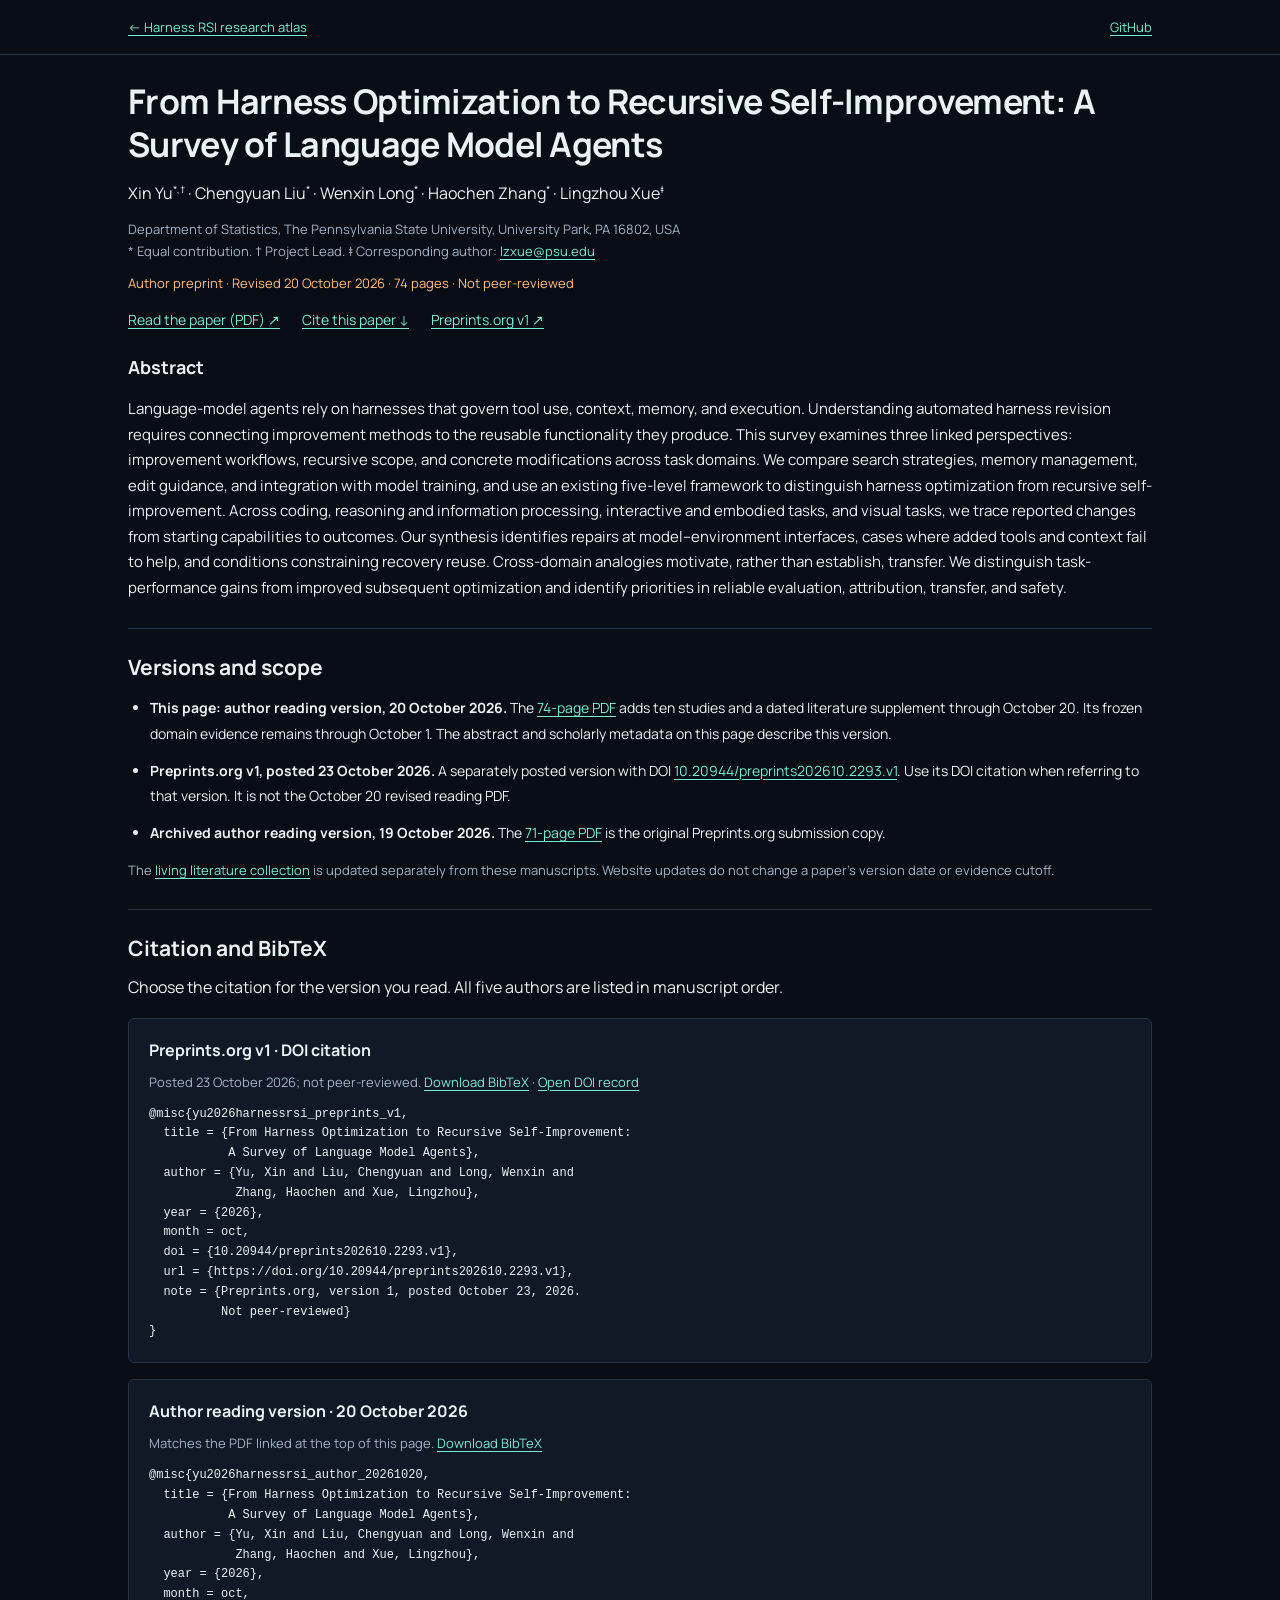
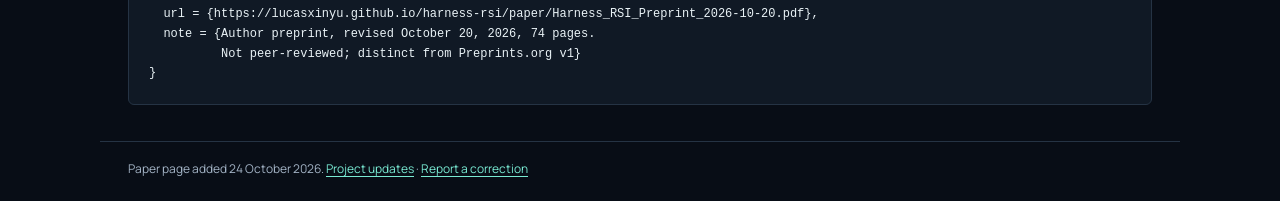
==== docs/paper/index.html @ 2c1169f9 "Add scholarly landing page and versioned BibTeX" ====
<!doctype html>
<html lang="en">
<head>
  <meta charset="utf-8">
  <meta name="viewport" content="width=device-width, initial-scale=1">
  <title>From Harness Optimization to Recursive Self-Improvement: A Survey of Language Model Agents</title>
  <meta name="description" content="Full abstract, authors, PDF, version history and BibTeX for the Harness RSI survey of language model agents.">
  <link rel="canonical" href="https://lucasxinyu.github.io/harness-rsi/paper/">
  <!-- These fields describe the October 20 author reading version, not Preprints.org v1. -->
  <meta name="citation_title" content="From Harness Optimization to Recursive Self-Improvement: A Survey of Language Model Agents">
  <meta name="citation_author" content="Xin Yu">
  <meta name="citation_author" content="Chengyuan Liu">
  <meta name="citation_author" content="Wenxin Long">
  <meta name="citation_author" content="Haochen Zhang">
  <meta name="citation_author" content="Lingzhou Xue">
  <meta name="citation_publication_date" content="2026/10/20">
  <meta name="citation_pdf_url" content="https://lucasxinyu.github.io/harness-rsi/paper/Harness_RSI_Preprint_2026-10-20.pdf">
  <meta name="citation_abstract_html_url" content="https://lucasxinyu.github.io/harness-rsi/paper/">
  <meta name="citation_language" content="en">
  <meta property="og:type" content="article">
  <meta property="og:url" content="https://lucasxinyu.github.io/harness-rsi/paper/">
  <meta property="og:title" content="From Harness Optimization to Recursive Self-Improvement: A Survey of Language Model Agents">
  <meta property="og:description" content="Read the full abstract and author preprint, inspect versions, and download BibTeX. By Xin Yu, Chengyuan Liu, Wenxin Long, Haochen Zhang and Lingzhou Xue.">
  <meta name="theme-color" content="#080d16">
  <link rel="icon" href="../assets/favicon.svg" type="image/svg+xml">
  <style>
    @font-face{font-family:Manrope;src:url('../assets/fonts/Manrope-Variable.ttf') format('truetype');font-weight:200 800;font-display:swap}
    :root{color-scheme:dark;font-family:Manrope,Arial,sans-serif;color:#e9f2f6;background:#080d16}
    *{box-sizing:border-box}body{margin:0}a{color:#79ead3;text-underline-offset:3px}a:hover{color:#b3fff0}a:focus-visible{outline:2px solid #79ead3;outline-offset:5px}
    .wrap{max-width:1080px;margin:auto;padding:0 28px}header{border-bottom:1px solid #253344}nav{display:flex;justify-content:space-between;gap:20px;padding-top:18px!important;padding-bottom:18px!important;font-size:13px}
    main{padding-top:25px!important;padding-bottom:36px!important}h1{font-size:clamp(24px,3vw,34px);line-height:1.25;letter-spacing:-.7px;margin:0 0 14px}h2{font-size:21px;margin:0 0 12px}h3{font-size:16px;margin:0 0 10px}p{line-height:1.7;margin:10px 0}.authors{font-size:16px;line-height:1.8}.muted,.roles{color:#a3b3c5;font-size:13px}.roles{margin:5px 0}.status{font-size:13px;color:#ffc080}
    .actions{display:flex;flex-wrap:wrap;gap:10px 22px;margin:16px 0 22px;font-size:14px}.abstract{font-size:15px;line-height:1.85}.abstract h2{font-size:18px}.section{margin-top:28px;padding-top:24px;border-top:1px solid #253344}.versions{padding-left:22px;font-size:14px;line-height:1.8}.versions li{margin:12px 0}.citation{padding:20px;background:#101925;border:1px solid #253344;border-radius:6px;margin-top:16px}.citation p{font-size:13px;color:#a3b3c5}pre{white-space:pre-wrap;overflow-wrap:anywhere;font-size:12px;line-height:1.65;margin-bottom:0}code{font-family:ui-monospace,SFMono-Regular,Consolas,monospace}footer{border-top:1px solid #253344;padding-top:18px!important;padding-bottom:24px!important;font-size:12px;color:#a3b3c5}sup{font-size:10px}
    @media(max-width:600px){.wrap{padding-left:20px;padding-right:20px}main{padding-top:22px!important}.authors{font-size:14px}.abstract{font-size:14px}.citation{padding:14px}nav{font-size:12px}.actions{gap:12px 18px}}
    @media print{:root{color:#111;background:white}a{color:#111}.citation{background:white;border-color:#aaa}.muted,.roles,.citation p,footer,.status{color:#333}nav{display:none}.wrap{max-width:none}}
  </style>
</head>
<body>
  <header><nav class="wrap" aria-label="Project navigation"><a href="../">← Harness RSI research atlas</a><a href="https://github.com/LucasXinYu/harness-rsi">GitHub</a></nav></header>
  <main class="wrap">
    <article aria-labelledby="paper-title">
      <h1 id="paper-title">From Harness Optimization to Recursive Self-Improvement: A Survey of Language Model Agents</h1>
      <p class="authors">Xin Yu<sup>*,†</sup> · Chengyuan Liu<sup>*</sup> · Wenxin Long<sup>*</sup> · Haochen Zhang<sup>*</sup> · Lingzhou Xue<sup>‡</sup></p>
      <p class="roles">Department of Statistics, The Pennsylvania State University, University Park, PA 16802, USA<br>* Equal contribution. † Project Lead. ‡ Corresponding author: <a href="mailto:lzxue@psu.edu">lzxue@psu.edu</a></p>
      <p class="status">Author preprint · Revised <time datetime="2026-10-20">20 October 2026</time> · 74 pages · Not peer-reviewed</p>
      <div class="actions"><a href="Harness_RSI_Preprint_2026-10-20.pdf">Read the paper (PDF) ↗</a><a href="#cite">Cite this paper ↓</a><a href="https://doi.org/10.20944/preprints202610.2293.v1">Preprints.org v1 ↗</a></div>
      <section class="abstract" aria-labelledby="abstract-title">
        <h2 id="abstract-title">Abstract</h2>
        <p>Language-model agents rely on harnesses that govern tool use, context, memory, and execution. Understanding automated harness revision requires connecting improvement methods to the reusable functionality they produce. This survey examines three linked perspectives: improvement workflows, recursive scope, and concrete modifications across task domains. We compare search strategies, memory management, edit guidance, and integration with model training, and use an existing five-level framework to distinguish harness optimization from recursive self-improvement. Across coding, reasoning and information processing, interactive and embodied tasks, and visual tasks, we trace reported changes from starting capabilities to outcomes. Our synthesis identifies repairs at model–environment interfaces, cases where added tools and context fail to help, and conditions constraining recovery reuse. Cross-domain analogies motivate, rather than establish, transfer. We distinguish task-performance gains from improved subsequent optimization and identify priorities in reliable evaluation, attribution, transfer, and safety.</p>
      </section>
      <section class="section" aria-labelledby="versions-title">
        <h2 id="versions-title">Versions and scope</h2>
        <ul class="versions">
          <li><strong>This page: author reading version, 20 October 2026.</strong> The <a href="Harness_RSI_Preprint_2026-10-20.pdf">74-page PDF</a> adds ten studies and a dated literature supplement through October 20. Its frozen domain evidence remains through October 1. The abstract and scholarly metadata on this page describe this version.</li>
          <li><strong>Preprints.org v1, posted 23 October 2026.</strong> A separately posted version with DOI <a href="https://doi.org/10.20944/preprints202610.2293.v1">10.20944/preprints202610.2293.v1</a>. Use its DOI citation when referring to that version. It is not the October 20 revised reading PDF.</li>
          <li><strong>Archived author reading version, 19 October 2026.</strong> The <a href="Harness_RSI_Preprint_2026-10-19.pdf">71-page PDF</a> is the original Preprints.org submission copy.</li>
        </ul>
        <p class="muted">The <a href="../#activity">living literature collection</a> is updated separately from these manuscripts. Website updates do not change a paper’s version date or evidence cutoff.</p>
      </section>
      <section id="cite" class="section" aria-labelledby="cite-title">
        <h2 id="cite-title">Citation and BibTeX</h2>
        <p>Choose the citation for the version you read. All five authors are listed in manuscript order.</p>
        <div class="citation">
          <h3>Preprints.org v1 · DOI citation</h3>
          <p>Posted 23 October 2026; not peer-reviewed. <a href="preprints-v1.bib" download>Download BibTeX</a> · <a href="https://doi.org/10.20944/preprints202610.2293.v1">Open DOI record</a></p>
          <pre><code>@misc{yu2026harnessrsi_preprints_v1,
  title = {From Harness Optimization to Recursive Self-Improvement:
           A Survey of Language Model Agents},
  author = {Yu, Xin and Liu, Chengyuan and Long, Wenxin and
            Zhang, Haochen and Xue, Lingzhou},
  year = {2026},
  month = oct,
  doi = {10.20944/preprints202610.2293.v1},
  url = {https://doi.org/10.20944/preprints202610.2293.v1},
  note = {Preprints.org, version 1, posted October 23, 2026.
          Not peer-reviewed}
}</code></pre>
        </div>
        <div class="citation">
          <h3>Author reading version · 20 October 2026</h3>
          <p>Matches the PDF linked at the top of this page. <a href="citation.bib" download>Download BibTeX</a></p>
          <pre><code>@misc{yu2026harnessrsi_author_20261020,
  title = {From Harness Optimization to Recursive Self-Improvement:
           A Survey of Language Model Agents},
  author = {Yu, Xin and Liu, Chengyuan and Long, Wenxin and
            Zhang, Haochen and Xue, Lingzhou},
  year = {2026},
  month = oct,
  url = {https://lucasxinyu.github.io/harness-rsi/paper/Harness_RSI_Preprint_2026-10-20.pdf},
  note = {Author preprint, revised October 20, 2026, 74 pages.
          Not peer-reviewed; distinct from Preprints.org v1}
}</code></pre>
        </div>
      </section>
    </article>
  </main>
  <footer class="wrap">Paper page added <time datetime="2026-10-24">24 October 2026</time>. <a href="../#maintenance">Project updates</a> · <a href="https://github.com/LucasXinYu/harness-rsi/issues/new?template=evidence.yml">Report a correction</a></footer>
</body>
</html>
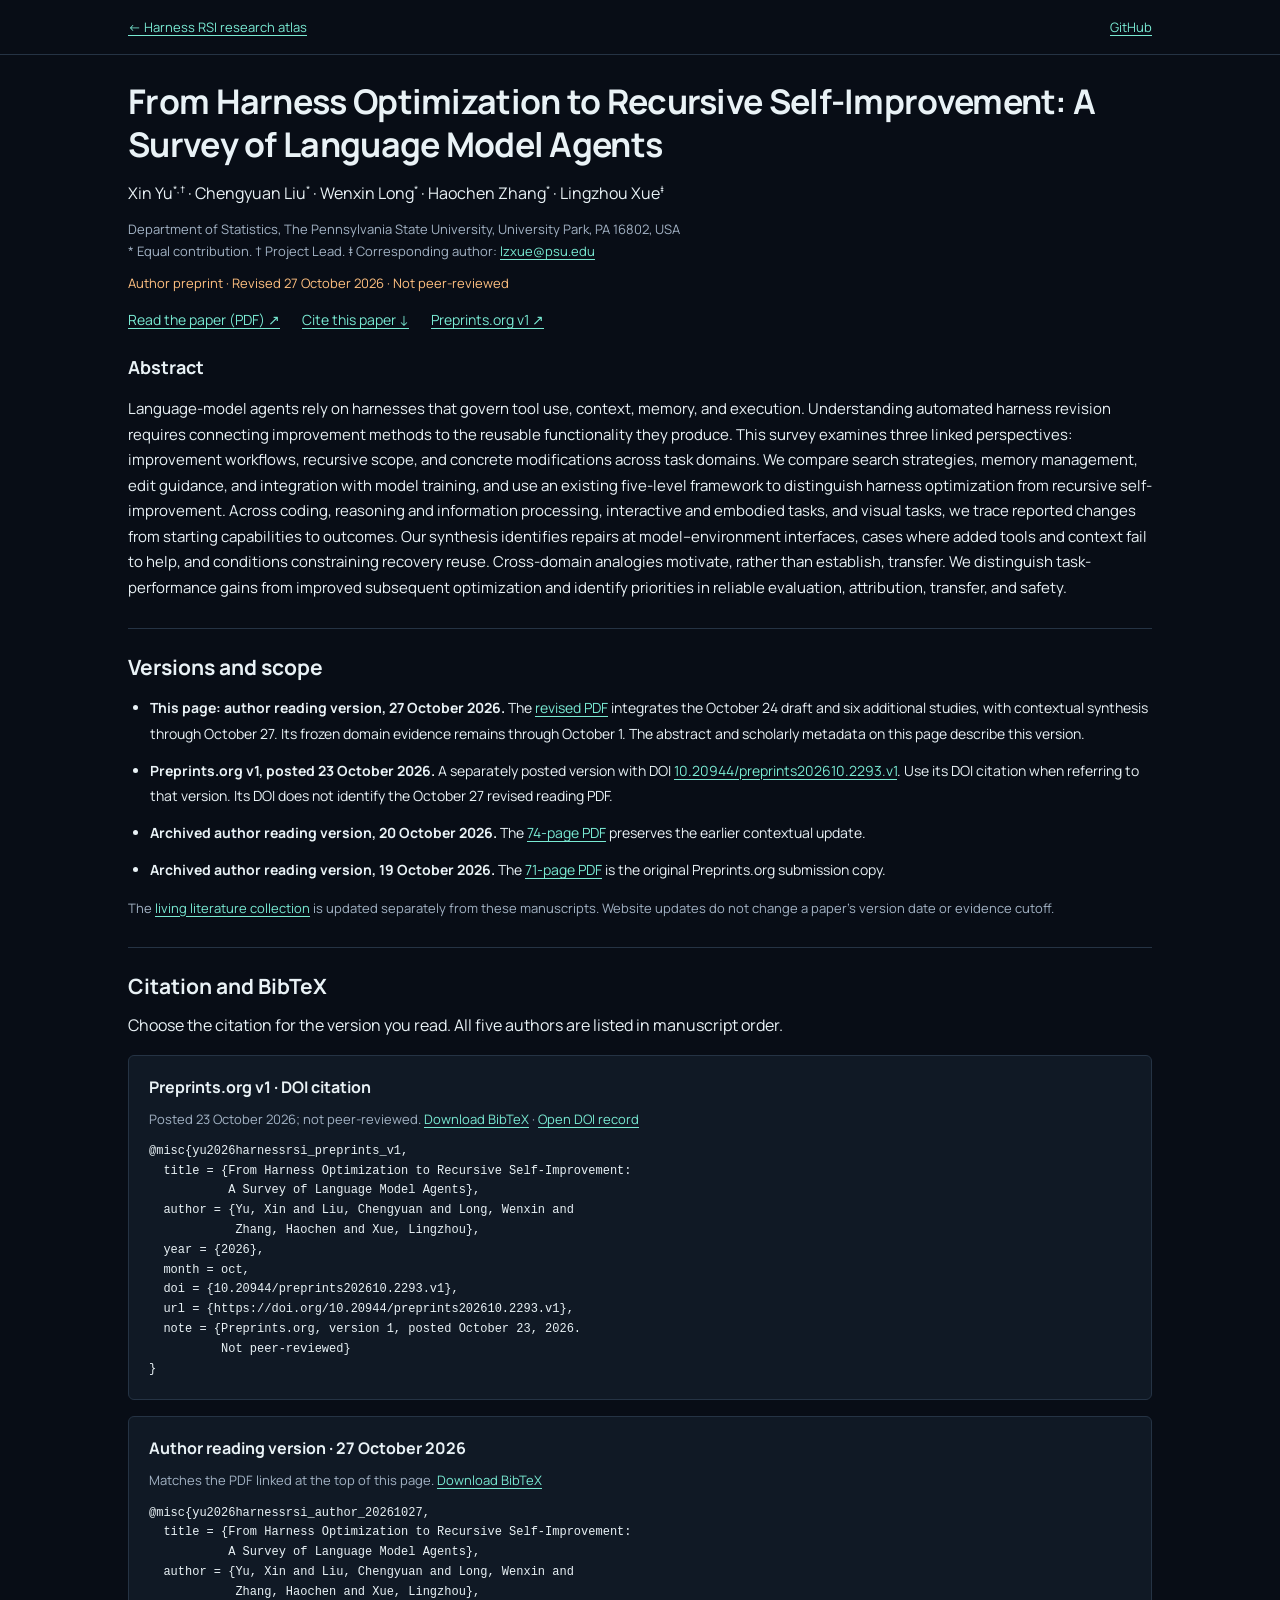
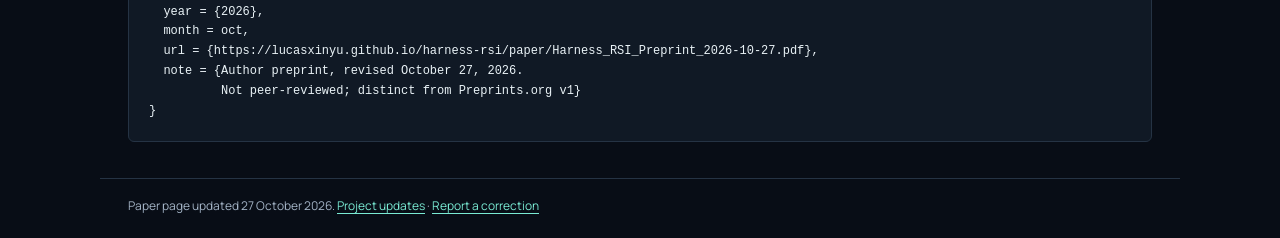
==== commit 797ee3c4: "Publish October 27 reading PDF and citation metadata" ====
--- a/docs/paper/index.html
+++ b/docs/paper/index.html
@@ -6,15 +6,15 @@
   <title>From Harness Optimization to Recursive Self-Improvement: A Survey of Language Model Agents</title>
   <meta name="description" content="Full abstract, authors, PDF, version history and BibTeX for the Harness RSI survey of language model agents.">
   <link rel="canonical" href="https://lucasxinyu.github.io/harness-rsi/paper/">
-  <!-- These fields describe the October 20 author reading version, not Preprints.org v1. -->
+  <!-- These fields describe the October 27 author reading version, not Preprints.org v1. -->
   <meta name="citation_title" content="From Harness Optimization to Recursive Self-Improvement: A Survey of Language Model Agents">
   <meta name="citation_author" content="Xin Yu">
   <meta name="citation_author" content="Chengyuan Liu">
   <meta name="citation_author" content="Wenxin Long">
   <meta name="citation_author" content="Haochen Zhang">
   <meta name="citation_author" content="Lingzhou Xue">
-  <meta name="citation_publication_date" content="2026/10/20">
-  <meta name="citation_pdf_url" content="https://lucasxinyu.github.io/harness-rsi/paper/Harness_RSI_Preprint_2026-10-20.pdf">
+  <meta name="citation_publication_date" content="2026/10/27">
+  <meta name="citation_pdf_url" content="https://lucasxinyu.github.io/harness-rsi/paper/Harness_RSI_Preprint_2026-10-27.pdf">
   <meta name="citation_abstract_html_url" content="https://lucasxinyu.github.io/harness-rsi/paper/">
   <meta name="citation_language" content="en">
   <meta property="og:type" content="article">
@@ -41,8 +41,8 @@
       <h1 id="paper-title">From Harness Optimization to Recursive Self-Improvement: A Survey of Language Model Agents</h1>
       <p class="authors">Xin Yu<sup>*,†</sup> · Chengyuan Liu<sup>*</sup> · Wenxin Long<sup>*</sup> · Haochen Zhang<sup>*</sup> · Lingzhou Xue<sup>‡</sup></p>
       <p class="roles">Department of Statistics, The Pennsylvania State University, University Park, PA 16802, USA<br>* Equal contribution. † Project Lead. ‡ Corresponding author: <a href="mailto:lzxue@psu.edu">lzxue@psu.edu</a></p>
-      <p class="status">Author preprint · Revised <time datetime="2026-10-20">20 October 2026</time> · 74 pages · Not peer-reviewed</p>
-      <div class="actions"><a href="Harness_RSI_Preprint_2026-10-20.pdf">Read the paper (PDF) ↗</a><a href="#cite">Cite this paper ↓</a><a href="https://doi.org/10.20944/preprints202610.2293.v1">Preprints.org v1 ↗</a></div>
+      <p class="status">Author preprint · Revised <time datetime="2026-10-27">27 October 2026</time> · Not peer-reviewed</p>
+      <div class="actions"><a href="Harness_RSI_Preprint_2026-10-27.pdf">Read the paper (PDF) ↗</a><a href="#cite">Cite this paper ↓</a><a href="https://doi.org/10.20944/preprints202610.2293.v1">Preprints.org v1 ↗</a></div>
       <section class="abstract" aria-labelledby="abstract-title">
         <h2 id="abstract-title">Abstract</h2>
         <p>Language-model agents rely on harnesses that govern tool use, context, memory, and execution. Understanding automated harness revision requires connecting improvement methods to the reusable functionality they produce. This survey examines three linked perspectives: improvement workflows, recursive scope, and concrete modifications across task domains. We compare search strategies, memory management, edit guidance, and integration with model training, and use an existing five-level framework to distinguish harness optimization from recursive self-improvement. Across coding, reasoning and information processing, interactive and embodied tasks, and visual tasks, we trace reported changes from starting capabilities to outcomes. Our synthesis identifies repairs at model–environment interfaces, cases where added tools and context fail to help, and conditions constraining recovery reuse. Cross-domain analogies motivate, rather than establish, transfer. We distinguish task-performance gains from improved subsequent optimization and identify priorities in reliable evaluation, attribution, transfer, and safety.</p>
@@ -50,8 +50,9 @@
       <section class="section" aria-labelledby="versions-title">
         <h2 id="versions-title">Versions and scope</h2>
         <ul class="versions">
-          <li><strong>This page: author reading version, 20 October 2026.</strong> The <a href="Harness_RSI_Preprint_2026-10-20.pdf">74-page PDF</a> adds ten studies and a dated literature supplement through October 20. Its frozen domain evidence remains through October 1. The abstract and scholarly metadata on this page describe this version.</li>
-          <li><strong>Preprints.org v1, posted 23 October 2026.</strong> A separately posted version with DOI <a href="https://doi.org/10.20944/preprints202610.2293.v1">10.20944/preprints202610.2293.v1</a>. Use its DOI citation when referring to that version. It is not the October 20 revised reading PDF.</li>
+          <li><strong>This page: author reading version, 27 October 2026.</strong> The <a href="Harness_RSI_Preprint_2026-10-27.pdf">revised PDF</a> integrates the October 24 draft and six additional studies, with contextual synthesis through October 27. Its frozen domain evidence remains through October 1. The abstract and scholarly metadata on this page describe this version.</li>
+          <li><strong>Preprints.org v1, posted 23 October 2026.</strong> A separately posted version with DOI <a href="https://doi.org/10.20944/preprints202610.2293.v1">10.20944/preprints202610.2293.v1</a>. Use its DOI citation when referring to that version. Its DOI does not identify the October 27 revised reading PDF.</li>
+          <li><strong>Archived author reading version, 20 October 2026.</strong> The <a href="Harness_RSI_Preprint_2026-10-20.pdf">74-page PDF</a> preserves the earlier contextual update.</li>
           <li><strong>Archived author reading version, 19 October 2026.</strong> The <a href="Harness_RSI_Preprint_2026-10-19.pdf">71-page PDF</a> is the original Preprints.org submission copy.</li>
         </ul>
         <p class="muted">The <a href="../#activity">living literature collection</a> is updated separately from these manuscripts. Website updates do not change a paper’s version date or evidence cutoff.</p>
@@ -76,23 +77,23 @@
 }</code></pre>
         </div>
         <div class="citation">
-          <h3>Author reading version · 20 October 2026</h3>
+          <h3>Author reading version · 27 October 2026</h3>
           <p>Matches the PDF linked at the top of this page. <a href="citation.bib" download>Download BibTeX</a></p>
-          <pre><code>@misc{yu2026harnessrsi_author_20261020,
+          <pre><code>@misc{yu2026harnessrsi_author_20261027,
   title = {From Harness Optimization to Recursive Self-Improvement:
            A Survey of Language Model Agents},
   author = {Yu, Xin and Liu, Chengyuan and Long, Wenxin and
             Zhang, Haochen and Xue, Lingzhou},
   year = {2026},
   month = oct,
-  url = {https://lucasxinyu.github.io/harness-rsi/paper/Harness_RSI_Preprint_2026-10-20.pdf},
-  note = {Author preprint, revised October 20, 2026, 74 pages.
+  url = {https://lucasxinyu.github.io/harness-rsi/paper/Harness_RSI_Preprint_2026-10-27.pdf},
+  note = {Author preprint, revised October 27, 2026.
           Not peer-reviewed; distinct from Preprints.org v1}
 }</code></pre>
         </div>
       </section>
     </article>
   </main>
-  <footer class="wrap">Paper page added <time datetime="2026-10-24">24 October 2026</time>. <a href="../#maintenance">Project updates</a> · <a href="https://github.com/LucasXinYu/harness-rsi/issues/new?template=evidence.yml">Report a correction</a></footer>
+  <footer class="wrap">Paper page updated <time datetime="2026-10-27">27 October 2026</time>. <a href="../#maintenance">Project updates</a> · <a href="https://github.com/LucasXinYu/harness-rsi/issues/new?template=evidence.yml">Report a correction</a></footer>
 </body>
 </html>
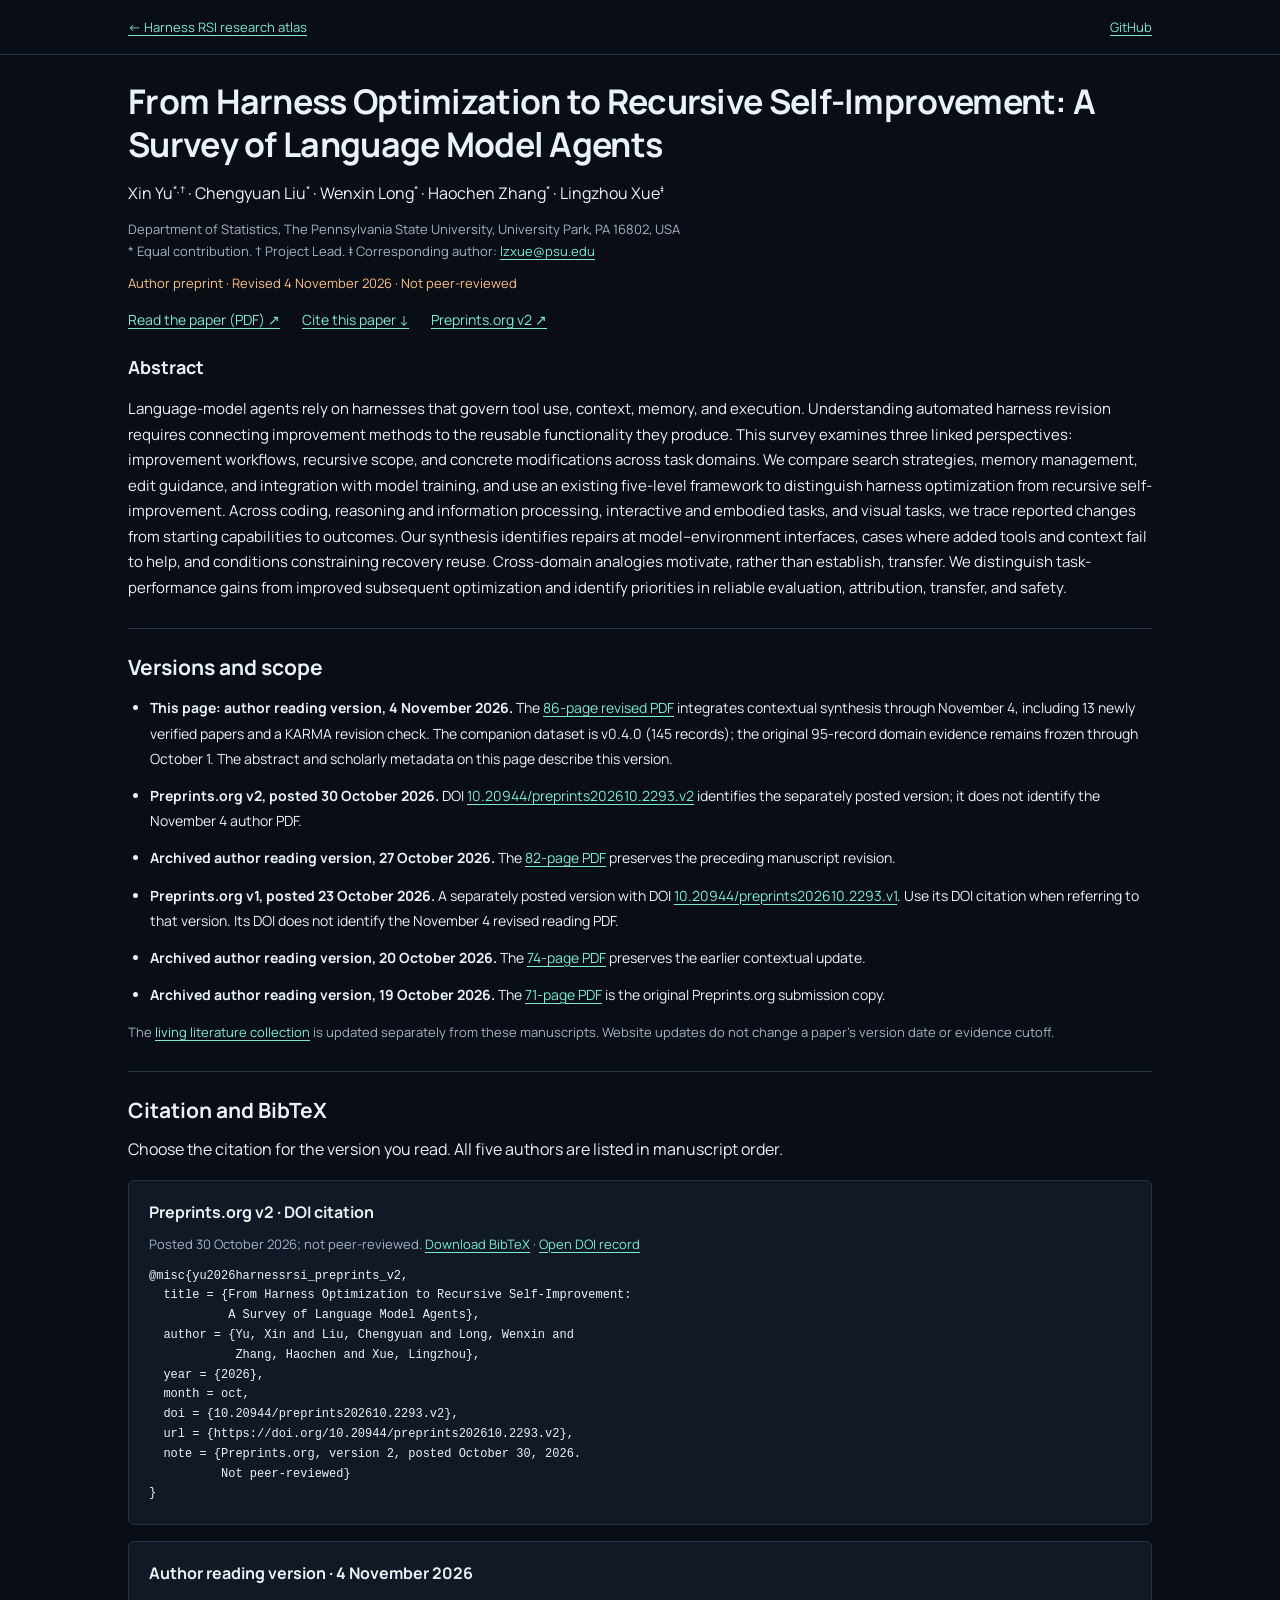
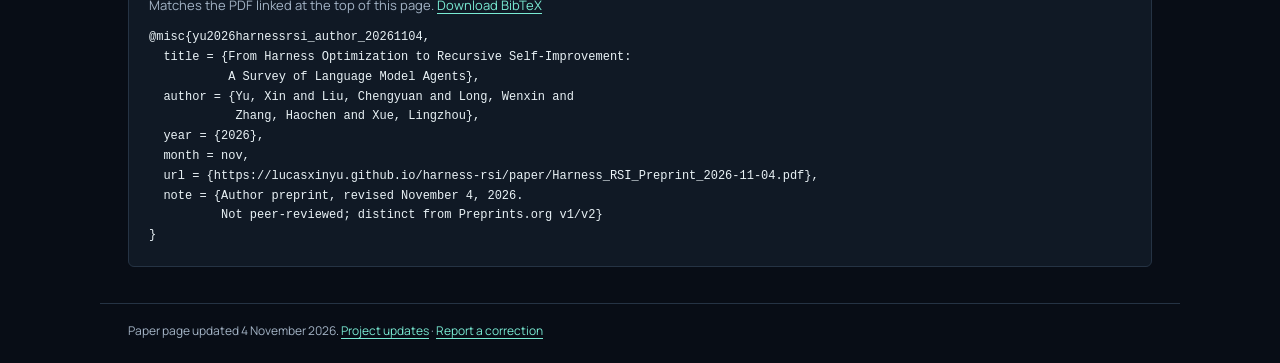
==== commit 929af623: "Publish November 4 reading PDF and version-specific citations" ====
--- a/docs/paper/index.html
+++ b/docs/paper/index.html
@@ -6,15 +6,15 @@
   <title>From Harness Optimization to Recursive Self-Improvement: A Survey of Language Model Agents</title>
   <meta name="description" content="Full abstract, authors, PDF, version history and BibTeX for the Harness RSI survey of language model agents.">
   <link rel="canonical" href="https://lucasxinyu.github.io/harness-rsi/paper/">
-  <!-- These fields describe the October 27 author reading version, not Preprints.org v1. -->
+  <!-- These fields describe the November 4 author reading version, separate from the posted Preprints.org versions. -->
   <meta name="citation_title" content="From Harness Optimization to Recursive Self-Improvement: A Survey of Language Model Agents">
   <meta name="citation_author" content="Xin Yu">
   <meta name="citation_author" content="Chengyuan Liu">
   <meta name="citation_author" content="Wenxin Long">
   <meta name="citation_author" content="Haochen Zhang">
   <meta name="citation_author" content="Lingzhou Xue">
-  <meta name="citation_publication_date" content="2026/10/27">
-  <meta name="citation_pdf_url" content="https://lucasxinyu.github.io/harness-rsi/paper/Harness_RSI_Preprint_2026-10-27.pdf">
+  <meta name="citation_publication_date" content="2026/11/04">
+  <meta name="citation_pdf_url" content="https://lucasxinyu.github.io/harness-rsi/paper/Harness_RSI_Preprint_2026-11-04.pdf">
   <meta name="citation_abstract_html_url" content="https://lucasxinyu.github.io/harness-rsi/paper/">
   <meta name="citation_language" content="en">
   <meta property="og:type" content="article">
@@ -41,8 +41,8 @@
       <h1 id="paper-title">From Harness Optimization to Recursive Self-Improvement: A Survey of Language Model Agents</h1>
       <p class="authors">Xin Yu<sup>*,†</sup> · Chengyuan Liu<sup>*</sup> · Wenxin Long<sup>*</sup> · Haochen Zhang<sup>*</sup> · Lingzhou Xue<sup>‡</sup></p>
       <p class="roles">Department of Statistics, The Pennsylvania State University, University Park, PA 16802, USA<br>* Equal contribution. † Project Lead. ‡ Corresponding author: <a href="mailto:lzxue@psu.edu">lzxue@psu.edu</a></p>
-      <p class="status">Author preprint · Revised <time datetime="2026-10-27">27 October 2026</time> · Not peer-reviewed</p>
-      <div class="actions"><a href="Harness_RSI_Preprint_2026-10-27.pdf">Read the paper (PDF) ↗</a><a href="#cite">Cite this paper ↓</a><a href="https://doi.org/10.20944/preprints202610.2293.v1">Preprints.org v1 ↗</a></div>
+      <p class="status">Author preprint · Revised <time datetime="2026-11-04">4 November 2026</time> · Not peer-reviewed</p>
+      <div class="actions"><a href="Harness_RSI_Preprint_2026-11-04.pdf">Read the paper (PDF) ↗</a><a href="#cite">Cite this paper ↓</a><a href="https://doi.org/10.20944/preprints202610.2293.v2">Preprints.org v2 ↗</a></div>
       <section class="abstract" aria-labelledby="abstract-title">
         <h2 id="abstract-title">Abstract</h2>
         <p>Language-model agents rely on harnesses that govern tool use, context, memory, and execution. Understanding automated harness revision requires connecting improvement methods to the reusable functionality they produce. This survey examines three linked perspectives: improvement workflows, recursive scope, and concrete modifications across task domains. We compare search strategies, memory management, edit guidance, and integration with model training, and use an existing five-level framework to distinguish harness optimization from recursive self-improvement. Across coding, reasoning and information processing, interactive and embodied tasks, and visual tasks, we trace reported changes from starting capabilities to outcomes. Our synthesis identifies repairs at model–environment interfaces, cases where added tools and context fail to help, and conditions constraining recovery reuse. Cross-domain analogies motivate, rather than establish, transfer. We distinguish task-performance gains from improved subsequent optimization and identify priorities in reliable evaluation, attribution, transfer, and safety.</p>
@@ -50,8 +50,10 @@
       <section class="section" aria-labelledby="versions-title">
         <h2 id="versions-title">Versions and scope</h2>
         <ul class="versions">
-          <li><strong>This page: author reading version, 27 October 2026.</strong> The <a href="Harness_RSI_Preprint_2026-10-27.pdf">revised PDF</a> integrates the October 24 draft and six additional studies, with contextual synthesis through October 27. Its frozen domain evidence remains through October 1. The abstract and scholarly metadata on this page describe this version.</li>
-          <li><strong>Preprints.org v1, posted 23 October 2026.</strong> A separately posted version with DOI <a href="https://doi.org/10.20944/preprints202610.2293.v1">10.20944/preprints202610.2293.v1</a>. Use its DOI citation when referring to that version. Its DOI does not identify the October 27 revised reading PDF.</li>
+          <li><strong>This page: author reading version, 4 November 2026.</strong> The <a href="Harness_RSI_Preprint_2026-11-04.pdf">86-page revised PDF</a> integrates contextual synthesis through November 4, including 13 newly verified papers and a KARMA revision check. The companion dataset is v0.4.0 (145 records); the original 95-record domain evidence remains frozen through October 1. The abstract and scholarly metadata on this page describe this version.</li>
+          <li><strong>Preprints.org v2, posted 30 October 2026.</strong> DOI <a href="https://doi.org/10.20944/preprints202610.2293.v2">10.20944/preprints202610.2293.v2</a> identifies the separately posted version; it does not identify the November 4 author PDF.</li>
+          <li><strong>Archived author reading version, 27 October 2026.</strong> The <a href="Harness_RSI_Preprint_2026-10-27.pdf">82-page PDF</a> preserves the preceding manuscript revision.</li>
+          <li><strong>Preprints.org v1, posted 23 October 2026.</strong> A separately posted version with DOI <a href="https://doi.org/10.20944/preprints202610.2293.v1">10.20944/preprints202610.2293.v1</a>. Use its DOI citation when referring to that version. Its DOI does not identify the November 4 revised reading PDF.</li>
           <li><strong>Archived author reading version, 20 October 2026.</strong> The <a href="Harness_RSI_Preprint_2026-10-20.pdf">74-page PDF</a> preserves the earlier contextual update.</li>
           <li><strong>Archived author reading version, 19 October 2026.</strong> The <a href="Harness_RSI_Preprint_2026-10-19.pdf">71-page PDF</a> is the original Preprints.org submission copy.</li>
         </ul>
@@ -61,39 +63,39 @@
         <h2 id="cite-title">Citation and BibTeX</h2>
         <p>Choose the citation for the version you read. All five authors are listed in manuscript order.</p>
         <div class="citation">
-          <h3>Preprints.org v1 · DOI citation</h3>
-          <p>Posted 23 October 2026; not peer-reviewed. <a href="preprints-v1.bib" download>Download BibTeX</a> · <a href="https://doi.org/10.20944/preprints202610.2293.v1">Open DOI record</a></p>
-          <pre><code>@misc{yu2026harnessrsi_preprints_v1,
+          <h3>Preprints.org v2 · DOI citation</h3>
+          <p>Posted 30 October 2026; not peer-reviewed. <a href="preprints-v2.bib" download>Download BibTeX</a> · <a href="https://doi.org/10.20944/preprints202610.2293.v2">Open DOI record</a></p>
+          <pre><code>@misc{yu2026harnessrsi_preprints_v2,
   title = {From Harness Optimization to Recursive Self-Improvement:
            A Survey of Language Model Agents},
   author = {Yu, Xin and Liu, Chengyuan and Long, Wenxin and
             Zhang, Haochen and Xue, Lingzhou},
   year = {2026},
   month = oct,
-  doi = {10.20944/preprints202610.2293.v1},
-  url = {https://doi.org/10.20944/preprints202610.2293.v1},
-  note = {Preprints.org, version 1, posted October 23, 2026.
+  doi = {10.20944/preprints202610.2293.v2},
+  url = {https://doi.org/10.20944/preprints202610.2293.v2},
+  note = {Preprints.org, version 2, posted October 30, 2026.
           Not peer-reviewed}
 }</code></pre>
         </div>
         <div class="citation">
-          <h3>Author reading version · 27 October 2026</h3>
+          <h3>Author reading version · 4 November 2026</h3>
           <p>Matches the PDF linked at the top of this page. <a href="citation.bib" download>Download BibTeX</a></p>
-          <pre><code>@misc{yu2026harnessrsi_author_20261027,
+          <pre><code>@misc{yu2026harnessrsi_author_20261104,
   title = {From Harness Optimization to Recursive Self-Improvement:
            A Survey of Language Model Agents},
   author = {Yu, Xin and Liu, Chengyuan and Long, Wenxin and
             Zhang, Haochen and Xue, Lingzhou},
   year = {2026},
-  month = oct,
-  url = {https://lucasxinyu.github.io/harness-rsi/paper/Harness_RSI_Preprint_2026-10-27.pdf},
-  note = {Author preprint, revised October 27, 2026.
-          Not peer-reviewed; distinct from Preprints.org v1}
+  month = nov,
+  url = {https://lucasxinyu.github.io/harness-rsi/paper/Harness_RSI_Preprint_2026-11-04.pdf},
+  note = {Author preprint, revised November 4, 2026.
+          Not peer-reviewed; distinct from Preprints.org v1/v2}
 }</code></pre>
         </div>
       </section>
     </article>
   </main>
-  <footer class="wrap">Paper page updated <time datetime="2026-10-27">27 October 2026</time>. <a href="../#maintenance">Project updates</a> · <a href="https://github.com/LucasXinYu/harness-rsi/issues/new?template=evidence.yml">Report a correction</a></footer>
+  <footer class="wrap">Paper page updated <time datetime="2026-11-04">4 November 2026</time>. <a href="../#maintenance">Project updates</a> · <a href="https://github.com/LucasXinYu/harness-rsi/issues/new?template=evidence.yml">Report a correction</a></footer>
 </body>
 </html>
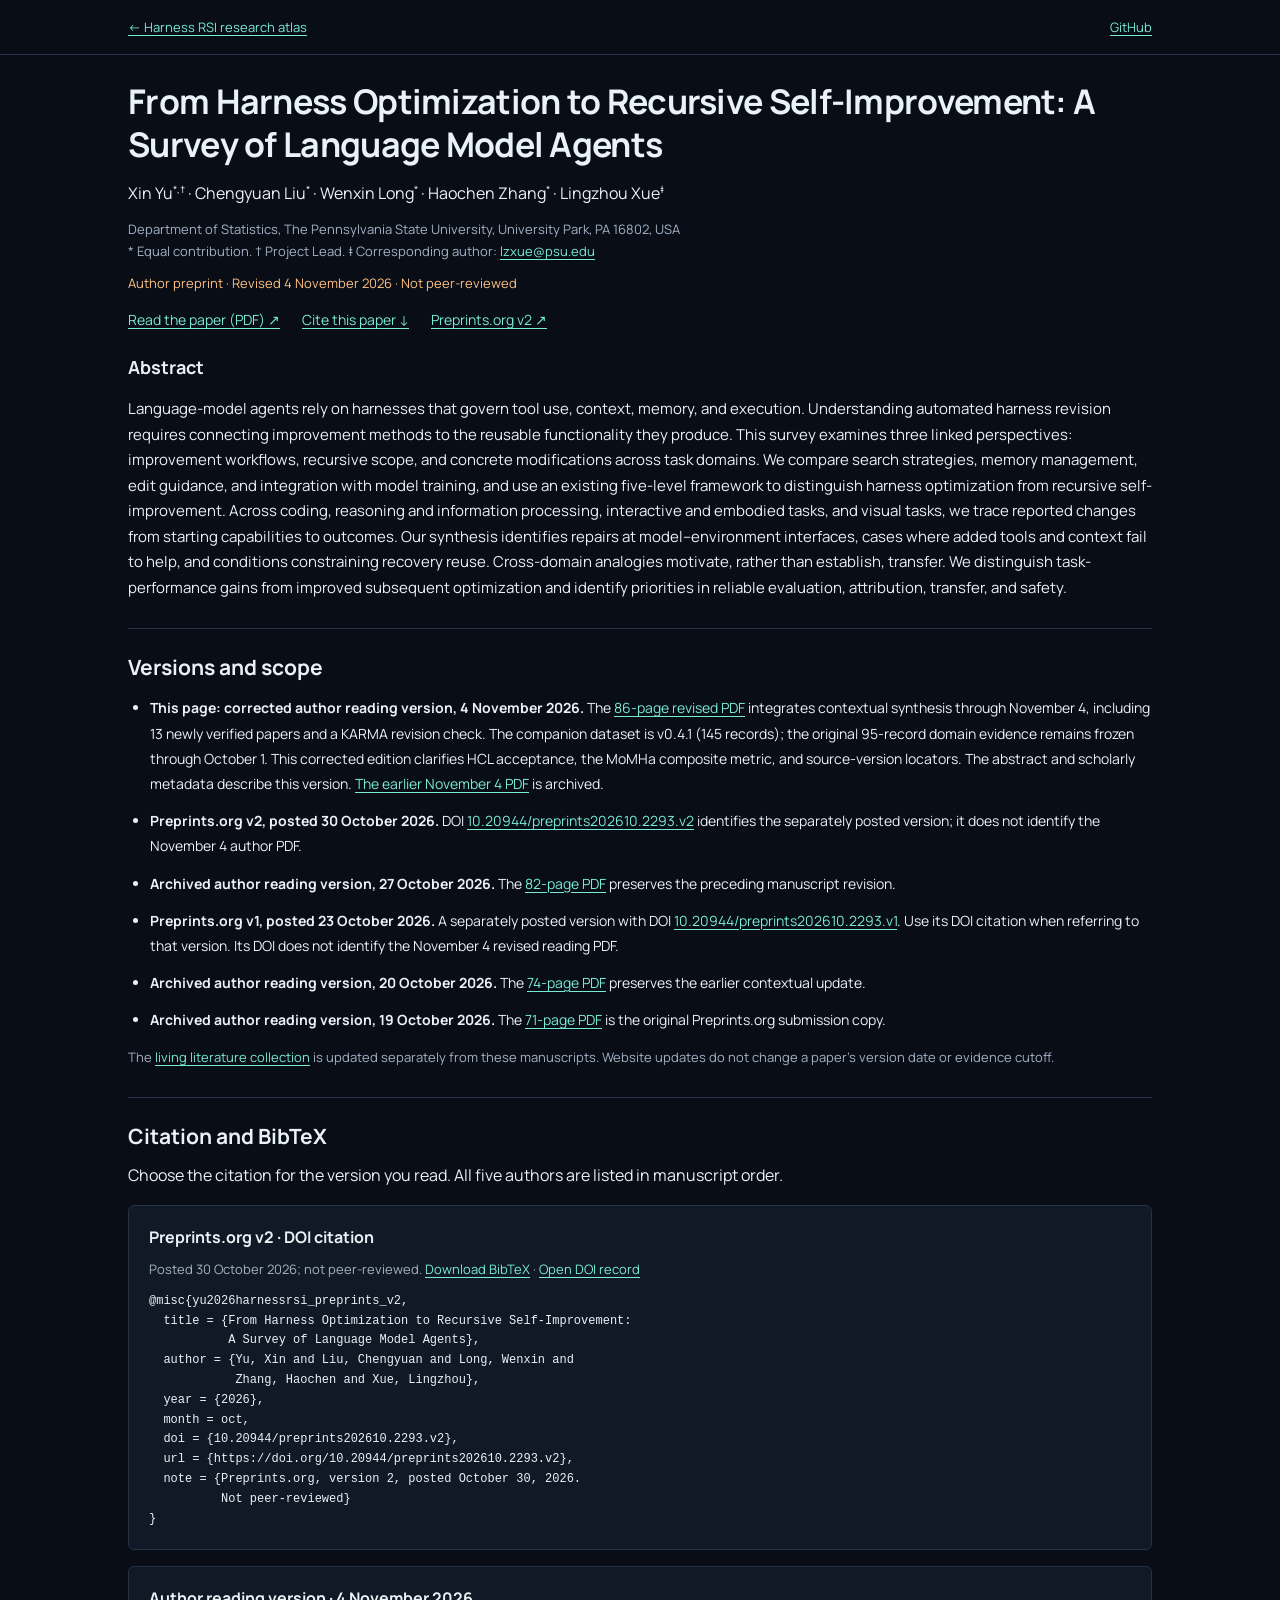
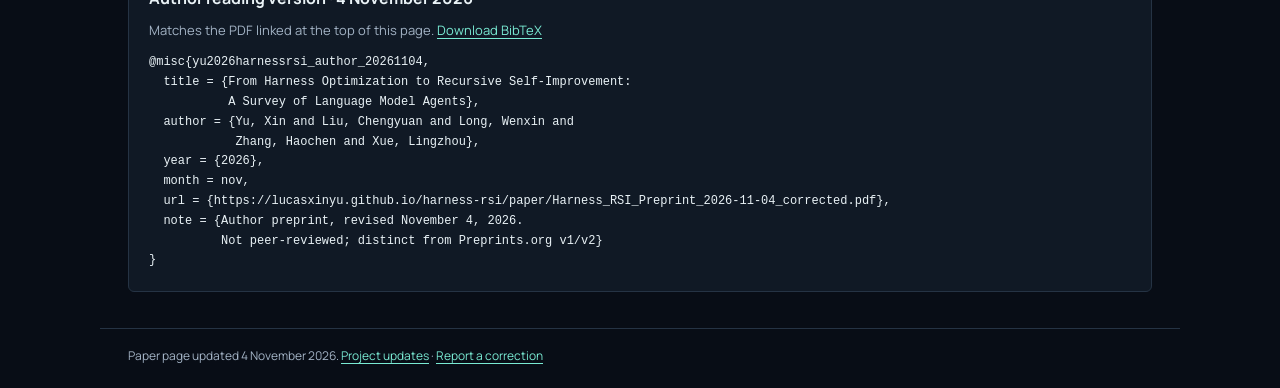
==== commit 71b70833: "Publish corrected manuscript and citation metadata" ====
--- a/docs/paper/index.html
+++ b/docs/paper/index.html
@@ -14,7 +14,7 @@
   <meta name="citation_author" content="Haochen Zhang">
   <meta name="citation_author" content="Lingzhou Xue">
   <meta name="citation_publication_date" content="2026/11/04">
-  <meta name="citation_pdf_url" content="https://lucasxinyu.github.io/harness-rsi/paper/Harness_RSI_Preprint_2026-11-04.pdf">
+  <meta name="citation_pdf_url" content="https://lucasxinyu.github.io/harness-rsi/paper/Harness_RSI_Preprint_2026-11-04_corrected.pdf">
   <meta name="citation_abstract_html_url" content="https://lucasxinyu.github.io/harness-rsi/paper/">
   <meta name="citation_language" content="en">
   <meta property="og:type" content="article">
@@ -42,7 +42,7 @@
       <p class="authors">Xin Yu<sup>*,†</sup> · Chengyuan Liu<sup>*</sup> · Wenxin Long<sup>*</sup> · Haochen Zhang<sup>*</sup> · Lingzhou Xue<sup>‡</sup></p>
       <p class="roles">Department of Statistics, The Pennsylvania State University, University Park, PA 16802, USA<br>* Equal contribution. † Project Lead. ‡ Corresponding author: <a href="mailto:lzxue@psu.edu">lzxue@psu.edu</a></p>
       <p class="status">Author preprint · Revised <time datetime="2026-11-04">4 November 2026</time> · Not peer-reviewed</p>
-      <div class="actions"><a href="Harness_RSI_Preprint_2026-11-04.pdf">Read the paper (PDF) ↗</a><a href="#cite">Cite this paper ↓</a><a href="https://doi.org/10.20944/preprints202610.2293.v2">Preprints.org v2 ↗</a></div>
+      <div class="actions"><a href="Harness_RSI_Preprint_2026-11-04_corrected.pdf">Read the paper (PDF) ↗</a><a href="#cite">Cite this paper ↓</a><a href="https://doi.org/10.20944/preprints202610.2293.v2">Preprints.org v2 ↗</a></div>
       <section class="abstract" aria-labelledby="abstract-title">
         <h2 id="abstract-title">Abstract</h2>
         <p>Language-model agents rely on harnesses that govern tool use, context, memory, and execution. Understanding automated harness revision requires connecting improvement methods to the reusable functionality they produce. This survey examines three linked perspectives: improvement workflows, recursive scope, and concrete modifications across task domains. We compare search strategies, memory management, edit guidance, and integration with model training, and use an existing five-level framework to distinguish harness optimization from recursive self-improvement. Across coding, reasoning and information processing, interactive and embodied tasks, and visual tasks, we trace reported changes from starting capabilities to outcomes. Our synthesis identifies repairs at model–environment interfaces, cases where added tools and context fail to help, and conditions constraining recovery reuse. Cross-domain analogies motivate, rather than establish, transfer. We distinguish task-performance gains from improved subsequent optimization and identify priorities in reliable evaluation, attribution, transfer, and safety.</p>
@@ -50,7 +50,7 @@
       <section class="section" aria-labelledby="versions-title">
         <h2 id="versions-title">Versions and scope</h2>
         <ul class="versions">
-          <li><strong>This page: author reading version, 4 November 2026.</strong> The <a href="Harness_RSI_Preprint_2026-11-04.pdf">86-page revised PDF</a> integrates contextual synthesis through November 4, including 13 newly verified papers and a KARMA revision check. The companion dataset is v0.4.0 (145 records); the original 95-record domain evidence remains frozen through October 1. The abstract and scholarly metadata on this page describe this version.</li>
+          <li><strong>This page: corrected author reading version, 4 November 2026.</strong> The <a href="Harness_RSI_Preprint_2026-11-04_corrected.pdf">86-page revised PDF</a> integrates contextual synthesis through November 4, including 13 newly verified papers and a KARMA revision check. The companion dataset is v0.4.1 (145 records); the original 95-record domain evidence remains frozen through October 1. This corrected edition clarifies HCL acceptance, the MoMHa composite metric, and source-version locators. The abstract and scholarly metadata describe this version. <a href="Harness_RSI_Preprint_2026-11-04.pdf">The earlier November 4 PDF</a> is archived.</li>
           <li><strong>Preprints.org v2, posted 30 October 2026.</strong> DOI <a href="https://doi.org/10.20944/preprints202610.2293.v2">10.20944/preprints202610.2293.v2</a> identifies the separately posted version; it does not identify the November 4 author PDF.</li>
           <li><strong>Archived author reading version, 27 October 2026.</strong> The <a href="Harness_RSI_Preprint_2026-10-27.pdf">82-page PDF</a> preserves the preceding manuscript revision.</li>
           <li><strong>Preprints.org v1, posted 23 October 2026.</strong> A separately posted version with DOI <a href="https://doi.org/10.20944/preprints202610.2293.v1">10.20944/preprints202610.2293.v1</a>. Use its DOI citation when referring to that version. Its DOI does not identify the November 4 revised reading PDF.</li>
@@ -88,7 +88,7 @@
             Zhang, Haochen and Xue, Lingzhou},
   year = {2026},
   month = nov,
-  url = {https://lucasxinyu.github.io/harness-rsi/paper/Harness_RSI_Preprint_2026-11-04.pdf},
+  url = {https://lucasxinyu.github.io/harness-rsi/paper/Harness_RSI_Preprint_2026-11-04_corrected.pdf},
   note = {Author preprint, revised November 4, 2026.
           Not peer-reviewed; distinct from Preprints.org v1/v2}
 }</code></pre>
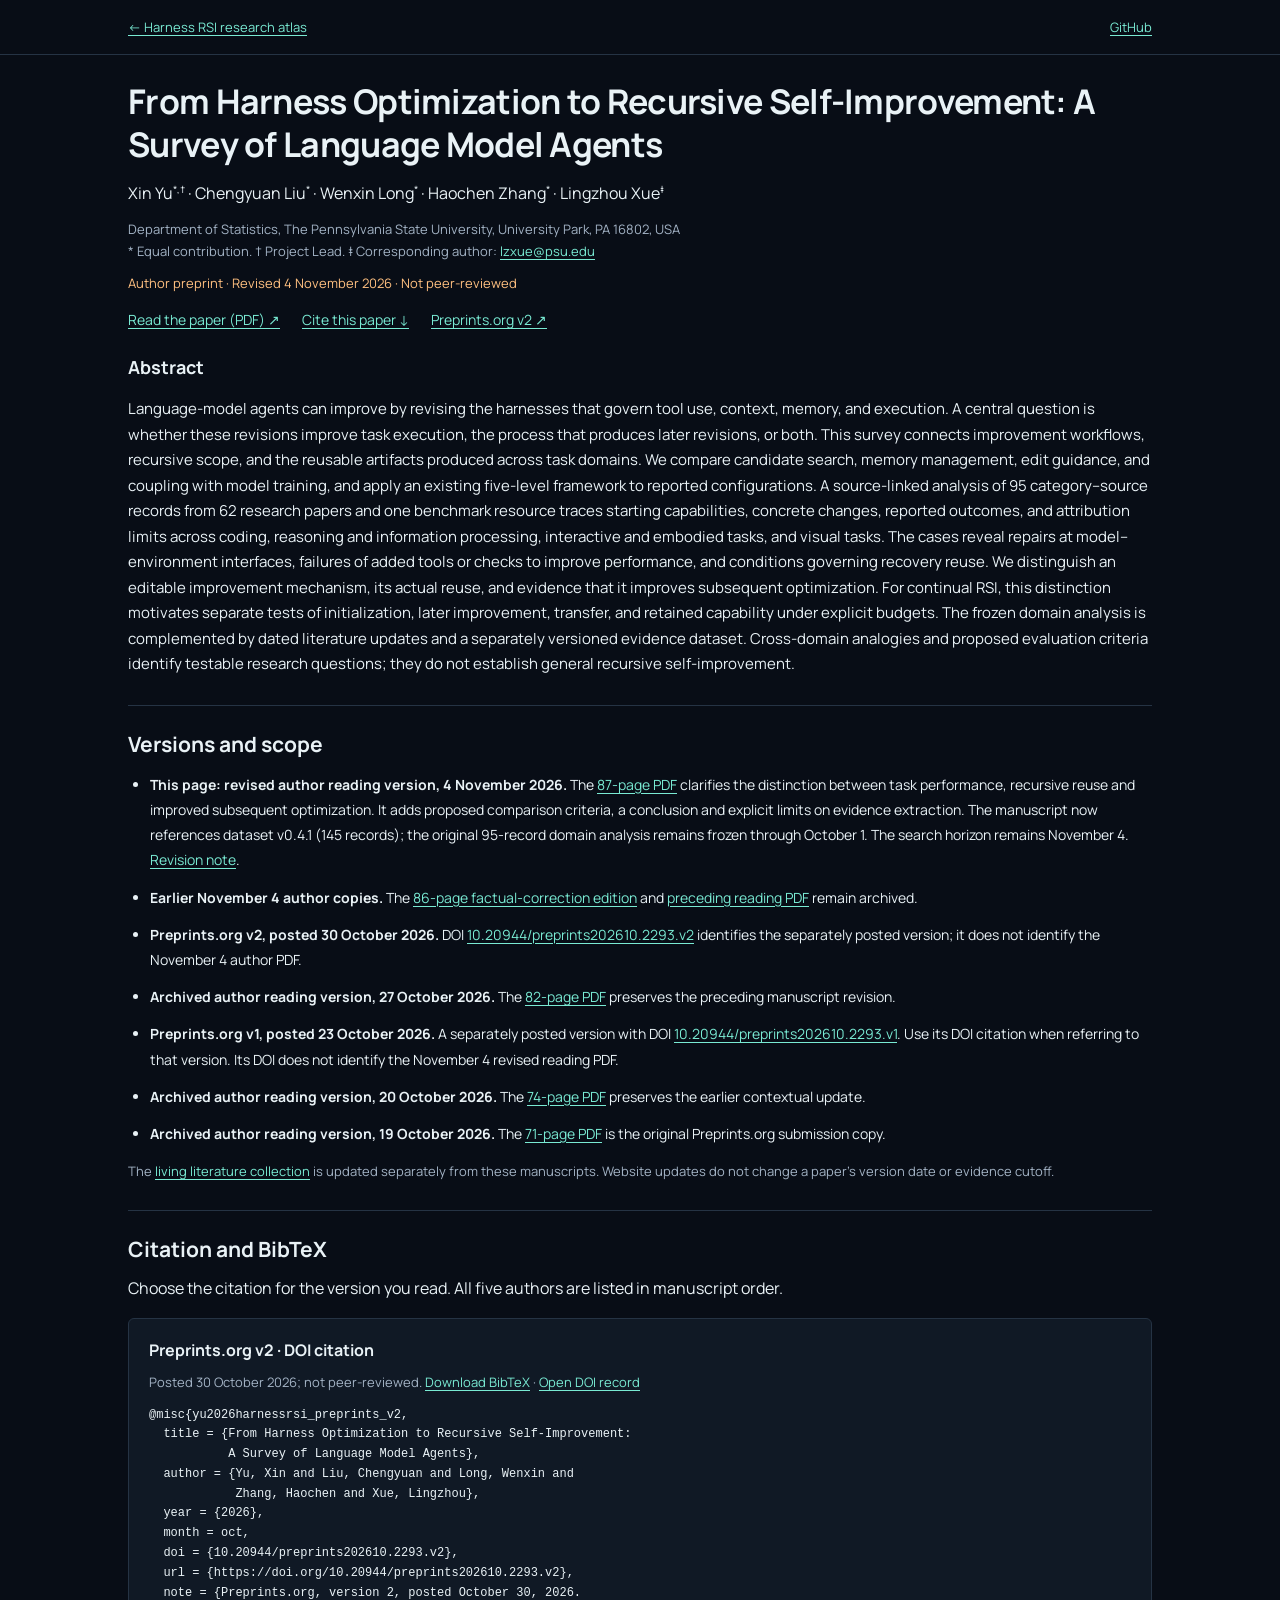
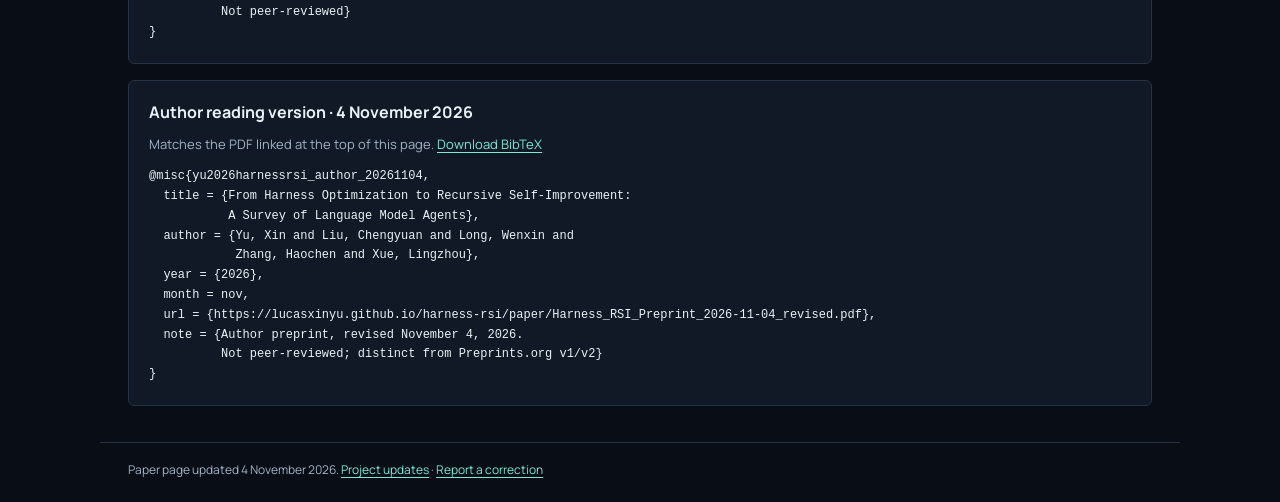
==== commit 9e87161d: "Publish 87-page revised author manuscript and matching citation metadata" ====
--- a/docs/paper/index.html
+++ b/docs/paper/index.html
@@ -14,7 +14,7 @@
   <meta name="citation_author" content="Haochen Zhang">
   <meta name="citation_author" content="Lingzhou Xue">
   <meta name="citation_publication_date" content="2026/11/04">
-  <meta name="citation_pdf_url" content="https://lucasxinyu.github.io/harness-rsi/paper/Harness_RSI_Preprint_2026-11-04_corrected.pdf">
+  <meta name="citation_pdf_url" content="https://lucasxinyu.github.io/harness-rsi/paper/Harness_RSI_Preprint_2026-11-04_revised.pdf">
   <meta name="citation_abstract_html_url" content="https://lucasxinyu.github.io/harness-rsi/paper/">
   <meta name="citation_language" content="en">
   <meta property="og:type" content="article">
@@ -42,15 +42,16 @@
       <p class="authors">Xin Yu<sup>*,†</sup> · Chengyuan Liu<sup>*</sup> · Wenxin Long<sup>*</sup> · Haochen Zhang<sup>*</sup> · Lingzhou Xue<sup>‡</sup></p>
       <p class="roles">Department of Statistics, The Pennsylvania State University, University Park, PA 16802, USA<br>* Equal contribution. † Project Lead. ‡ Corresponding author: <a href="mailto:lzxue@psu.edu">lzxue@psu.edu</a></p>
       <p class="status">Author preprint · Revised <time datetime="2026-11-04">4 November 2026</time> · Not peer-reviewed</p>
-      <div class="actions"><a href="Harness_RSI_Preprint_2026-11-04_corrected.pdf">Read the paper (PDF) ↗</a><a href="#cite">Cite this paper ↓</a><a href="https://doi.org/10.20944/preprints202610.2293.v2">Preprints.org v2 ↗</a></div>
+      <div class="actions"><a href="Harness_RSI_Preprint_2026-11-04_revised.pdf">Read the paper (PDF) ↗</a><a href="#cite">Cite this paper ↓</a><a href="https://doi.org/10.20944/preprints202610.2293.v2">Preprints.org v2 ↗</a></div>
       <section class="abstract" aria-labelledby="abstract-title">
         <h2 id="abstract-title">Abstract</h2>
-        <p>Language-model agents rely on harnesses that govern tool use, context, memory, and execution. Understanding automated harness revision requires connecting improvement methods to the reusable functionality they produce. This survey examines three linked perspectives: improvement workflows, recursive scope, and concrete modifications across task domains. We compare search strategies, memory management, edit guidance, and integration with model training, and use an existing five-level framework to distinguish harness optimization from recursive self-improvement. Across coding, reasoning and information processing, interactive and embodied tasks, and visual tasks, we trace reported changes from starting capabilities to outcomes. Our synthesis identifies repairs at model–environment interfaces, cases where added tools and context fail to help, and conditions constraining recovery reuse. Cross-domain analogies motivate, rather than establish, transfer. We distinguish task-performance gains from improved subsequent optimization and identify priorities in reliable evaluation, attribution, transfer, and safety.</p>
+        <p>Language-model agents can improve by revising the harnesses that govern tool use, context, memory, and execution. A central question is whether these revisions improve task execution, the process that produces later revisions, or both. This survey connects improvement workflows, recursive scope, and the reusable artifacts produced across task domains. We compare candidate search, memory management, edit guidance, and coupling with model training, and apply an existing five-level framework to reported configurations. A source-linked analysis of 95 category–source records from 62 research papers and one benchmark resource traces starting capabilities, concrete changes, reported outcomes, and attribution limits across coding, reasoning and information processing, interactive and embodied tasks, and visual tasks. The cases reveal repairs at model–environment interfaces, failures of added tools or checks to improve performance, and conditions governing recovery reuse. We distinguish an editable improvement mechanism, its actual reuse, and evidence that it improves subsequent optimization. For continual RSI, this distinction motivates separate tests of initialization, later improvement, transfer, and retained capability under explicit budgets. The frozen domain analysis is complemented by dated literature updates and a separately versioned evidence dataset. Cross-domain analogies and proposed evaluation criteria identify testable research questions; they do not establish general recursive self-improvement.</p>
       </section>
       <section class="section" aria-labelledby="versions-title">
         <h2 id="versions-title">Versions and scope</h2>
         <ul class="versions">
-          <li><strong>This page: corrected author reading version, 4 November 2026.</strong> The <a href="Harness_RSI_Preprint_2026-11-04_corrected.pdf">86-page revised PDF</a> integrates contextual synthesis through November 4, including 13 newly verified papers and a KARMA revision check. The companion dataset is v0.4.1 (145 records); the original 95-record domain evidence remains frozen through October 1. This corrected edition clarifies HCL acceptance, the MoMHa composite metric, and source-version locators. The abstract and scholarly metadata describe this version. <a href="Harness_RSI_Preprint_2026-11-04.pdf">The earlier November 4 PDF</a> is archived.</li>
+          <li><strong>This page: revised author reading version, 4 November 2026.</strong> The <a href="Harness_RSI_Preprint_2026-11-04_revised.pdf">87-page PDF</a> clarifies the distinction between task performance, recursive reuse and improved subsequent optimization. It adds proposed comparison criteria, a conclusion and explicit limits on evidence extraction. The manuscript now references dataset v0.4.1 (145 records); the original 95-record domain analysis remains frozen through October 1. The search horizon remains November 4. <a href="../EDITORIAL_UPDATE_2026-11-04.md">Revision note</a>.</li>
+          <li><strong>Earlier November 4 author copies.</strong> The <a href="Harness_RSI_Preprint_2026-11-04_corrected.pdf">86-page factual-correction edition</a> and <a href="Harness_RSI_Preprint_2026-11-04.pdf">preceding reading PDF</a> remain archived.</li>
           <li><strong>Preprints.org v2, posted 30 October 2026.</strong> DOI <a href="https://doi.org/10.20944/preprints202610.2293.v2">10.20944/preprints202610.2293.v2</a> identifies the separately posted version; it does not identify the November 4 author PDF.</li>
           <li><strong>Archived author reading version, 27 October 2026.</strong> The <a href="Harness_RSI_Preprint_2026-10-27.pdf">82-page PDF</a> preserves the preceding manuscript revision.</li>
           <li><strong>Preprints.org v1, posted 23 October 2026.</strong> A separately posted version with DOI <a href="https://doi.org/10.20944/preprints202610.2293.v1">10.20944/preprints202610.2293.v1</a>. Use its DOI citation when referring to that version. Its DOI does not identify the November 4 revised reading PDF.</li>
@@ -88,7 +89,7 @@
             Zhang, Haochen and Xue, Lingzhou},
   year = {2026},
   month = nov,
-  url = {https://lucasxinyu.github.io/harness-rsi/paper/Harness_RSI_Preprint_2026-11-04_corrected.pdf},
+  url = {https://lucasxinyu.github.io/harness-rsi/paper/Harness_RSI_Preprint_2026-11-04_revised.pdf},
   note = {Author preprint, revised November 4, 2026.
           Not peer-reviewed; distinct from Preprints.org v1/v2}
 }</code></pre>
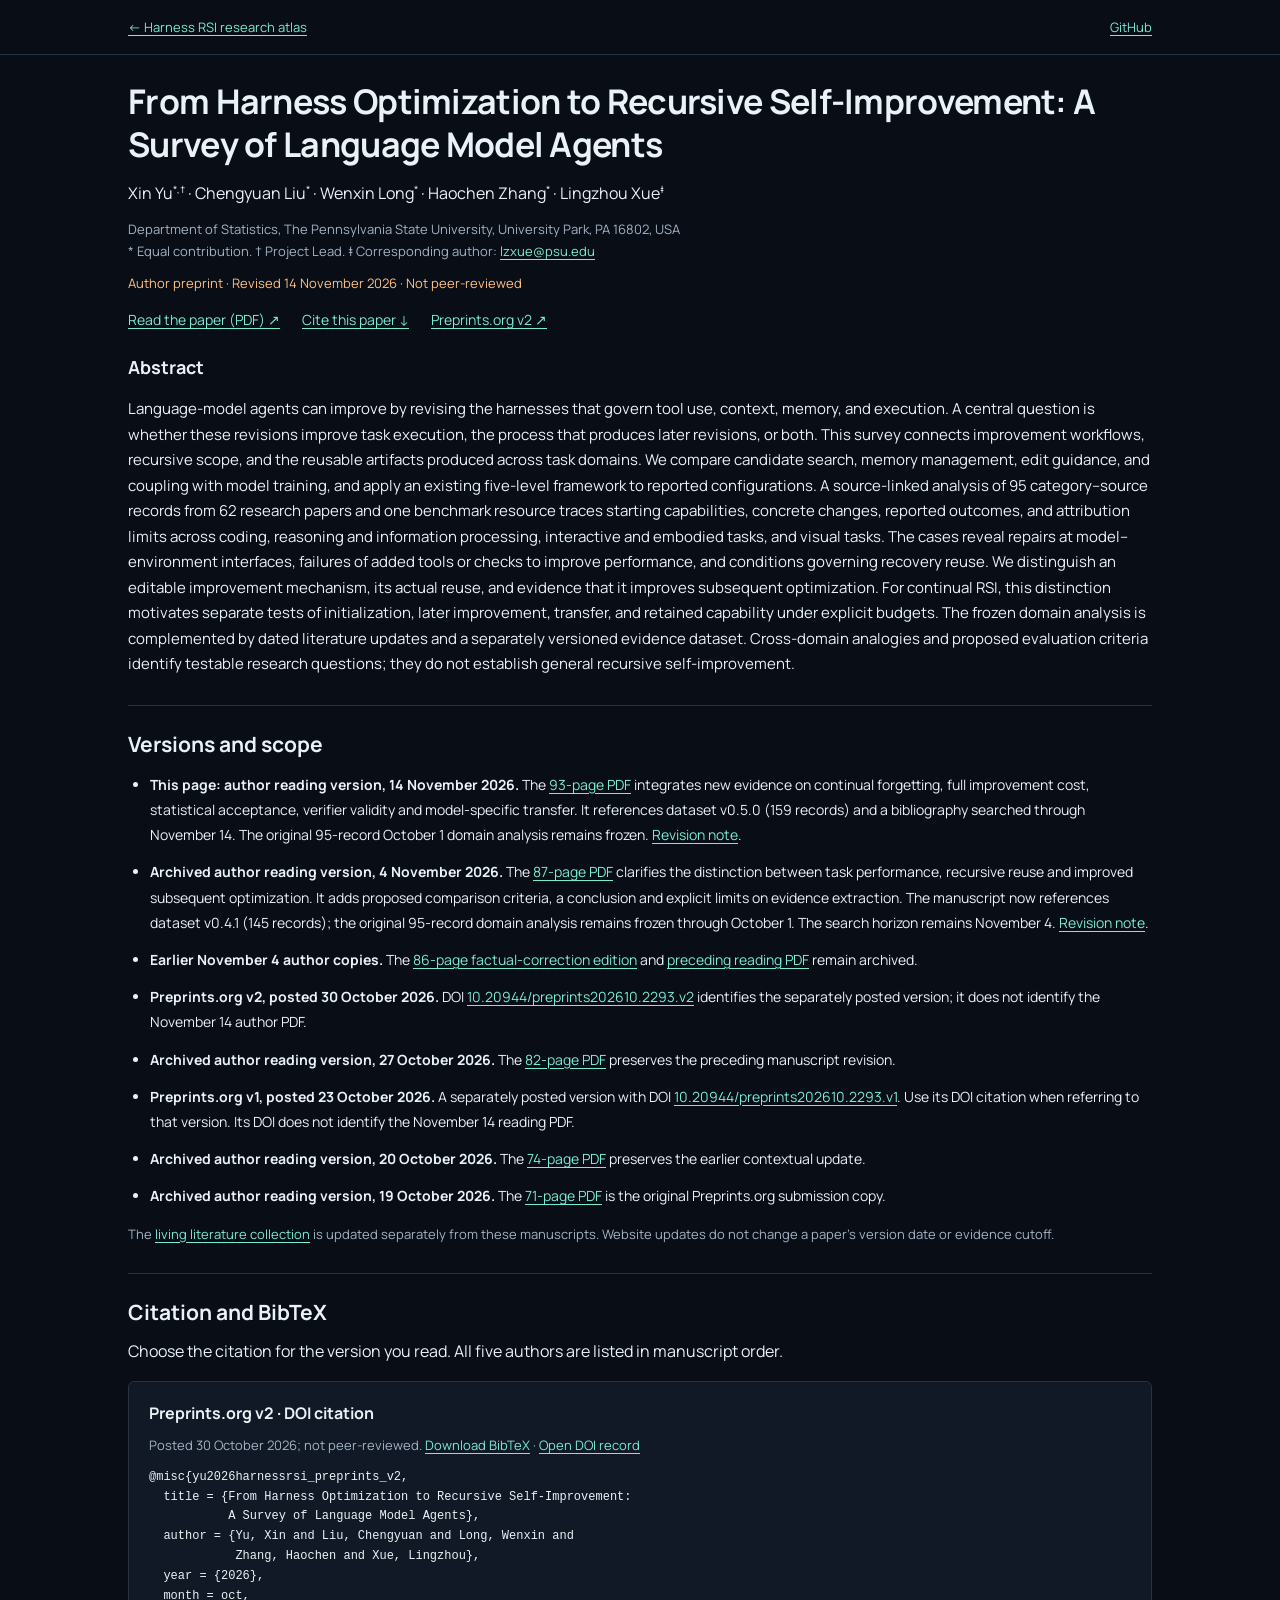
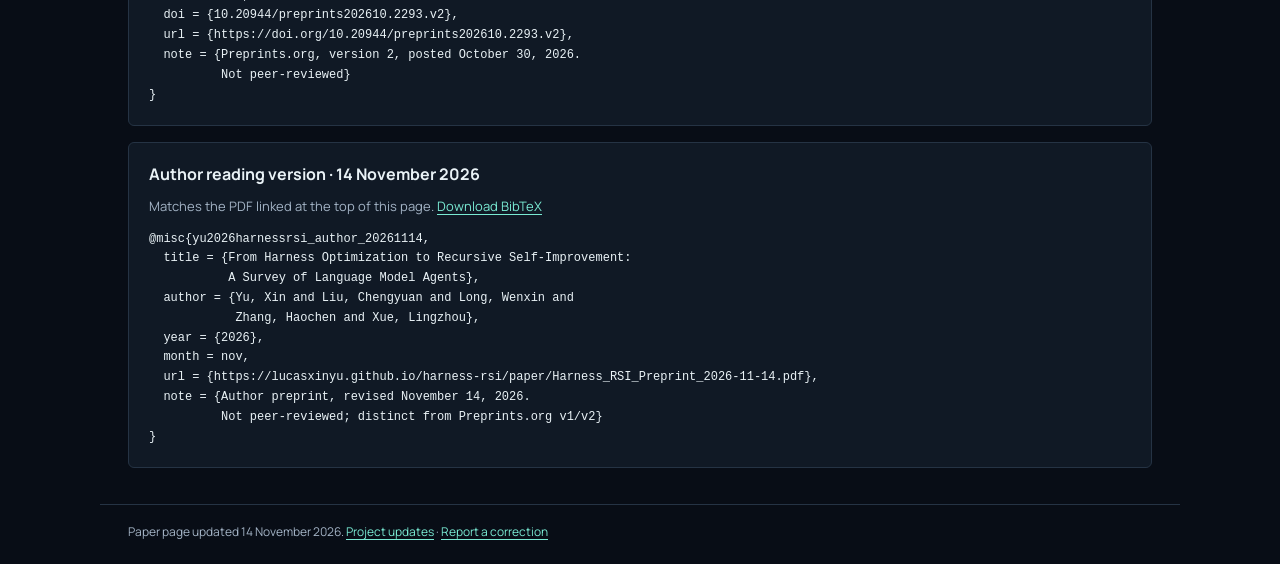
==== commit a4fcc769: "Publish November 14 author PDF and citation metadata" ====
--- a/docs/paper/index.html
+++ b/docs/paper/index.html
@@ -6,15 +6,15 @@
   <title>From Harness Optimization to Recursive Self-Improvement: A Survey of Language Model Agents</title>
   <meta name="description" content="Full abstract, authors, PDF, version history and BibTeX for the Harness RSI survey of language model agents.">
   <link rel="canonical" href="https://lucasxinyu.github.io/harness-rsi/paper/">
-  <!-- These fields describe the November 4 author reading version, separate from the posted Preprints.org versions. -->
+  <!-- These fields describe the November 14 author reading version, separate from the posted Preprints.org versions. -->
   <meta name="citation_title" content="From Harness Optimization to Recursive Self-Improvement: A Survey of Language Model Agents">
   <meta name="citation_author" content="Xin Yu">
   <meta name="citation_author" content="Chengyuan Liu">
   <meta name="citation_author" content="Wenxin Long">
   <meta name="citation_author" content="Haochen Zhang">
   <meta name="citation_author" content="Lingzhou Xue">
-  <meta name="citation_publication_date" content="2026/11/04">
-  <meta name="citation_pdf_url" content="https://lucasxinyu.github.io/harness-rsi/paper/Harness_RSI_Preprint_2026-11-04_revised.pdf">
+  <meta name="citation_publication_date" content="2026/11/14">
+  <meta name="citation_pdf_url" content="https://lucasxinyu.github.io/harness-rsi/paper/Harness_RSI_Preprint_2026-11-14.pdf">
   <meta name="citation_abstract_html_url" content="https://lucasxinyu.github.io/harness-rsi/paper/">
   <meta name="citation_language" content="en">
   <meta property="og:type" content="article">
@@ -41,8 +41,8 @@
       <h1 id="paper-title">From Harness Optimization to Recursive Self-Improvement: A Survey of Language Model Agents</h1>
       <p class="authors">Xin Yu<sup>*,†</sup> · Chengyuan Liu<sup>*</sup> · Wenxin Long<sup>*</sup> · Haochen Zhang<sup>*</sup> · Lingzhou Xue<sup>‡</sup></p>
       <p class="roles">Department of Statistics, The Pennsylvania State University, University Park, PA 16802, USA<br>* Equal contribution. † Project Lead. ‡ Corresponding author: <a href="mailto:lzxue@psu.edu">lzxue@psu.edu</a></p>
-      <p class="status">Author preprint · Revised <time datetime="2026-11-04">4 November 2026</time> · Not peer-reviewed</p>
-      <div class="actions"><a href="Harness_RSI_Preprint_2026-11-04_revised.pdf">Read the paper (PDF) ↗</a><a href="#cite">Cite this paper ↓</a><a href="https://doi.org/10.20944/preprints202610.2293.v2">Preprints.org v2 ↗</a></div>
+      <p class="status">Author preprint · Revised <time datetime="2026-11-14">14 November 2026</time> · Not peer-reviewed</p>
+      <div class="actions"><a href="Harness_RSI_Preprint_2026-11-14.pdf">Read the paper (PDF) ↗</a><a href="#cite">Cite this paper ↓</a><a href="https://doi.org/10.20944/preprints202610.2293.v2">Preprints.org v2 ↗</a></div>
       <section class="abstract" aria-labelledby="abstract-title">
         <h2 id="abstract-title">Abstract</h2>
         <p>Language-model agents can improve by revising the harnesses that govern tool use, context, memory, and execution. A central question is whether these revisions improve task execution, the process that produces later revisions, or both. This survey connects improvement workflows, recursive scope, and the reusable artifacts produced across task domains. We compare candidate search, memory management, edit guidance, and coupling with model training, and apply an existing five-level framework to reported configurations. A source-linked analysis of 95 category–source records from 62 research papers and one benchmark resource traces starting capabilities, concrete changes, reported outcomes, and attribution limits across coding, reasoning and information processing, interactive and embodied tasks, and visual tasks. The cases reveal repairs at model–environment interfaces, failures of added tools or checks to improve performance, and conditions governing recovery reuse. We distinguish an editable improvement mechanism, its actual reuse, and evidence that it improves subsequent optimization. For continual RSI, this distinction motivates separate tests of initialization, later improvement, transfer, and retained capability under explicit budgets. The frozen domain analysis is complemented by dated literature updates and a separately versioned evidence dataset. Cross-domain analogies and proposed evaluation criteria identify testable research questions; they do not establish general recursive self-improvement.</p>
@@ -50,11 +50,12 @@
       <section class="section" aria-labelledby="versions-title">
         <h2 id="versions-title">Versions and scope</h2>
         <ul class="versions">
-          <li><strong>This page: revised author reading version, 4 November 2026.</strong> The <a href="Harness_RSI_Preprint_2026-11-04_revised.pdf">87-page PDF</a> clarifies the distinction between task performance, recursive reuse and improved subsequent optimization. It adds proposed comparison criteria, a conclusion and explicit limits on evidence extraction. The manuscript now references dataset v0.4.1 (145 records); the original 95-record domain analysis remains frozen through October 1. The search horizon remains November 4. <a href="../EDITORIAL_UPDATE_2026-11-04.md">Revision note</a>.</li>
+          <li><strong>This page: author reading version, 14 November 2026.</strong> The <a href="Harness_RSI_Preprint_2026-11-14.pdf">93-page PDF</a> integrates new evidence on continual forgetting, full improvement cost, statistical acceptance, verifier validity and model-specific transfer. It references dataset v0.5.0 (159 records) and a bibliography searched through November 14. The original 95-record October 1 domain analysis remains frozen. <a href="../EDITORIAL_UPDATE_2026-11-14.md">Revision note</a>.</li>
+          <li><strong>Archived author reading version, 4 November 2026.</strong> The <a href="Harness_RSI_Preprint_2026-11-04_revised.pdf">87-page PDF</a> clarifies the distinction between task performance, recursive reuse and improved subsequent optimization. It adds proposed comparison criteria, a conclusion and explicit limits on evidence extraction. The manuscript now references dataset v0.4.1 (145 records); the original 95-record domain analysis remains frozen through October 1. The search horizon remains November 4. <a href="../EDITORIAL_UPDATE_2026-11-04.md">Revision note</a>.</li>
           <li><strong>Earlier November 4 author copies.</strong> The <a href="Harness_RSI_Preprint_2026-11-04_corrected.pdf">86-page factual-correction edition</a> and <a href="Harness_RSI_Preprint_2026-11-04.pdf">preceding reading PDF</a> remain archived.</li>
-          <li><strong>Preprints.org v2, posted 30 October 2026.</strong> DOI <a href="https://doi.org/10.20944/preprints202610.2293.v2">10.20944/preprints202610.2293.v2</a> identifies the separately posted version; it does not identify the November 4 author PDF.</li>
+          <li><strong>Preprints.org v2, posted 30 October 2026.</strong> DOI <a href="https://doi.org/10.20944/preprints202610.2293.v2">10.20944/preprints202610.2293.v2</a> identifies the separately posted version; it does not identify the November 14 author PDF.</li>
           <li><strong>Archived author reading version, 27 October 2026.</strong> The <a href="Harness_RSI_Preprint_2026-10-27.pdf">82-page PDF</a> preserves the preceding manuscript revision.</li>
-          <li><strong>Preprints.org v1, posted 23 October 2026.</strong> A separately posted version with DOI <a href="https://doi.org/10.20944/preprints202610.2293.v1">10.20944/preprints202610.2293.v1</a>. Use its DOI citation when referring to that version. Its DOI does not identify the November 4 revised reading PDF.</li>
+          <li><strong>Preprints.org v1, posted 23 October 2026.</strong> A separately posted version with DOI <a href="https://doi.org/10.20944/preprints202610.2293.v1">10.20944/preprints202610.2293.v1</a>. Use its DOI citation when referring to that version. Its DOI does not identify the November 14 reading PDF.</li>
           <li><strong>Archived author reading version, 20 October 2026.</strong> The <a href="Harness_RSI_Preprint_2026-10-20.pdf">74-page PDF</a> preserves the earlier contextual update.</li>
           <li><strong>Archived author reading version, 19 October 2026.</strong> The <a href="Harness_RSI_Preprint_2026-10-19.pdf">71-page PDF</a> is the original Preprints.org submission copy.</li>
         </ul>
@@ -80,23 +81,23 @@
 }</code></pre>
         </div>
         <div class="citation">
-          <h3>Author reading version · 4 November 2026</h3>
+          <h3>Author reading version · 14 November 2026</h3>
           <p>Matches the PDF linked at the top of this page. <a href="citation.bib" download>Download BibTeX</a></p>
-          <pre><code>@misc{yu2026harnessrsi_author_20261104,
+          <pre><code>@misc{yu2026harnessrsi_author_20261114,
   title = {From Harness Optimization to Recursive Self-Improvement:
            A Survey of Language Model Agents},
   author = {Yu, Xin and Liu, Chengyuan and Long, Wenxin and
             Zhang, Haochen and Xue, Lingzhou},
   year = {2026},
   month = nov,
-  url = {https://lucasxinyu.github.io/harness-rsi/paper/Harness_RSI_Preprint_2026-11-04_revised.pdf},
-  note = {Author preprint, revised November 4, 2026.
+  url = {https://lucasxinyu.github.io/harness-rsi/paper/Harness_RSI_Preprint_2026-11-14.pdf},
+  note = {Author preprint, revised November 14, 2026.
           Not peer-reviewed; distinct from Preprints.org v1/v2}
 }</code></pre>
         </div>
       </section>
     </article>
   </main>
-  <footer class="wrap">Paper page updated <time datetime="2026-11-04">4 November 2026</time>. <a href="../#maintenance">Project updates</a> · <a href="https://github.com/LucasXinYu/harness-rsi/issues/new?template=evidence.yml">Report a correction</a></footer>
+  <footer class="wrap">Paper page updated <time datetime="2026-11-14">14 November 2026</time>. <a href="../#maintenance">Project updates</a> · <a href="https://github.com/LucasXinYu/harness-rsi/issues/new?template=evidence.yml">Report a correction</a></footer>
 </body>
 </html>
